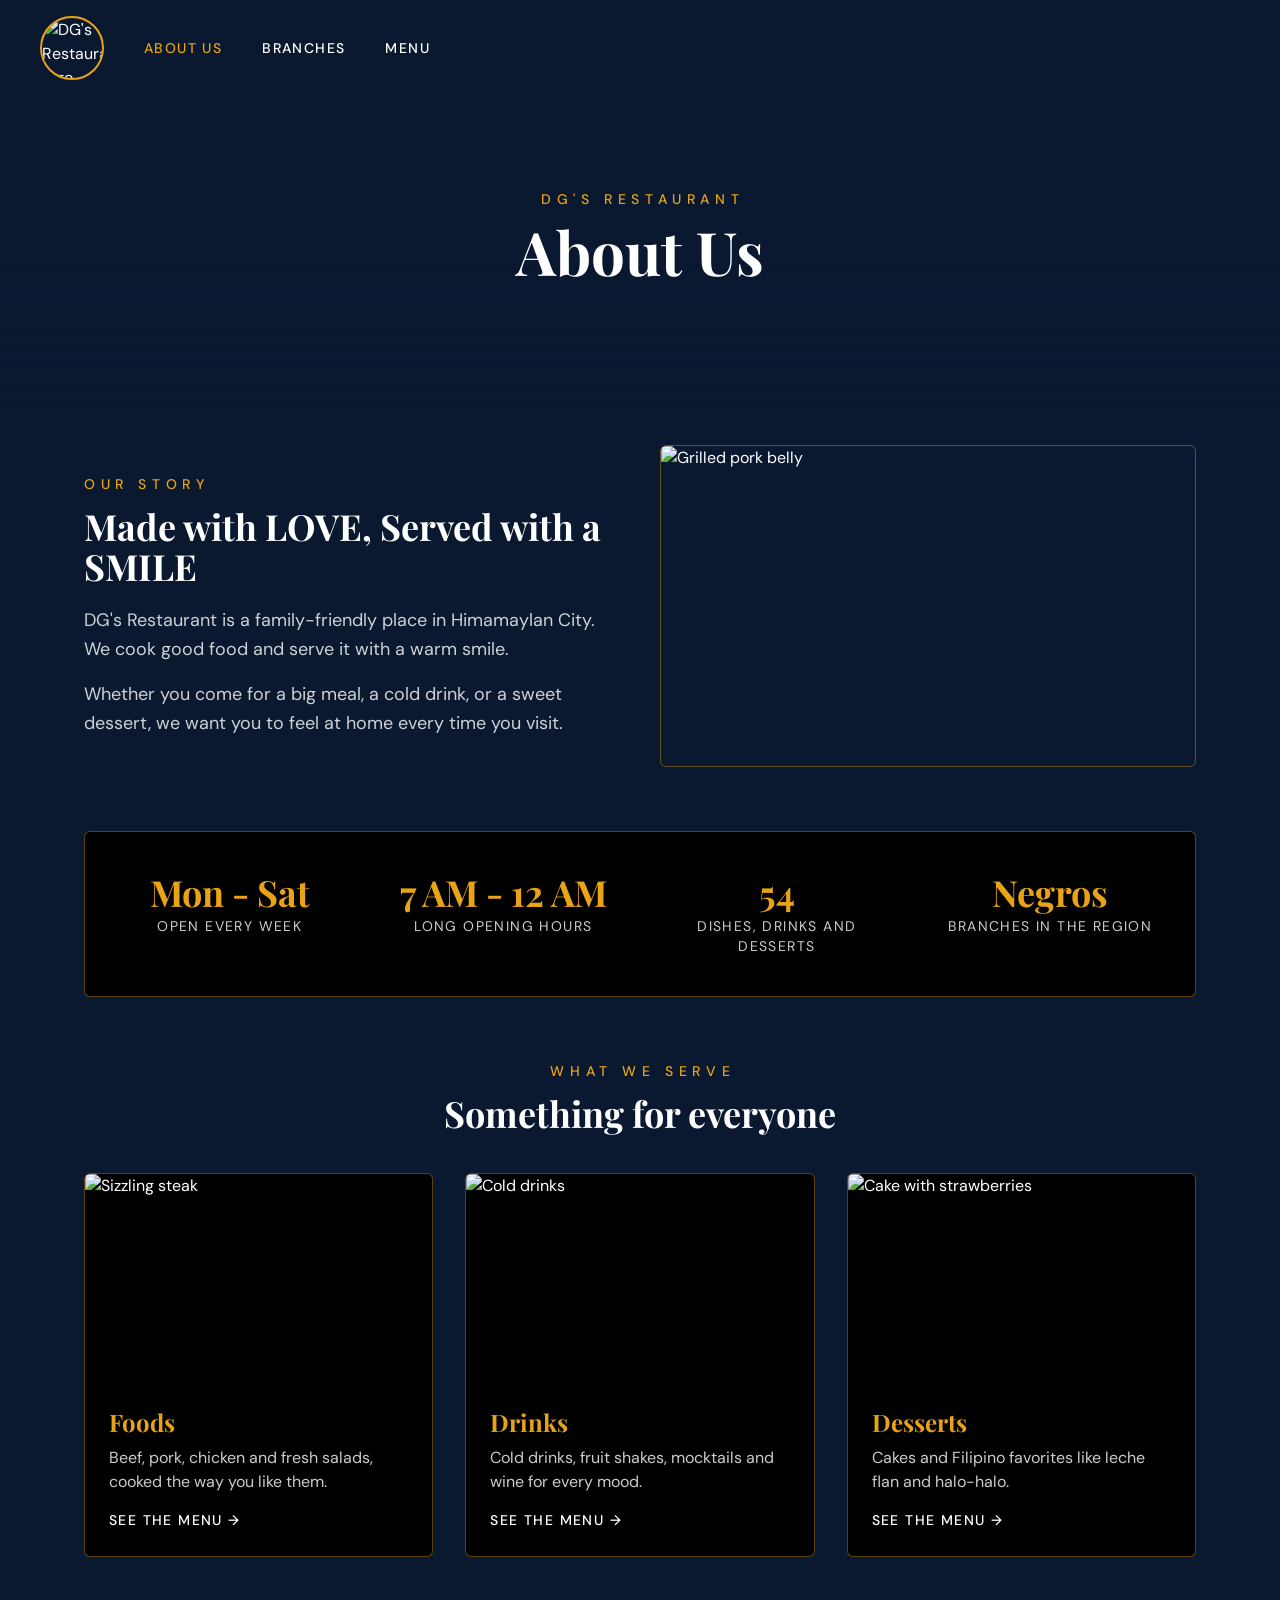
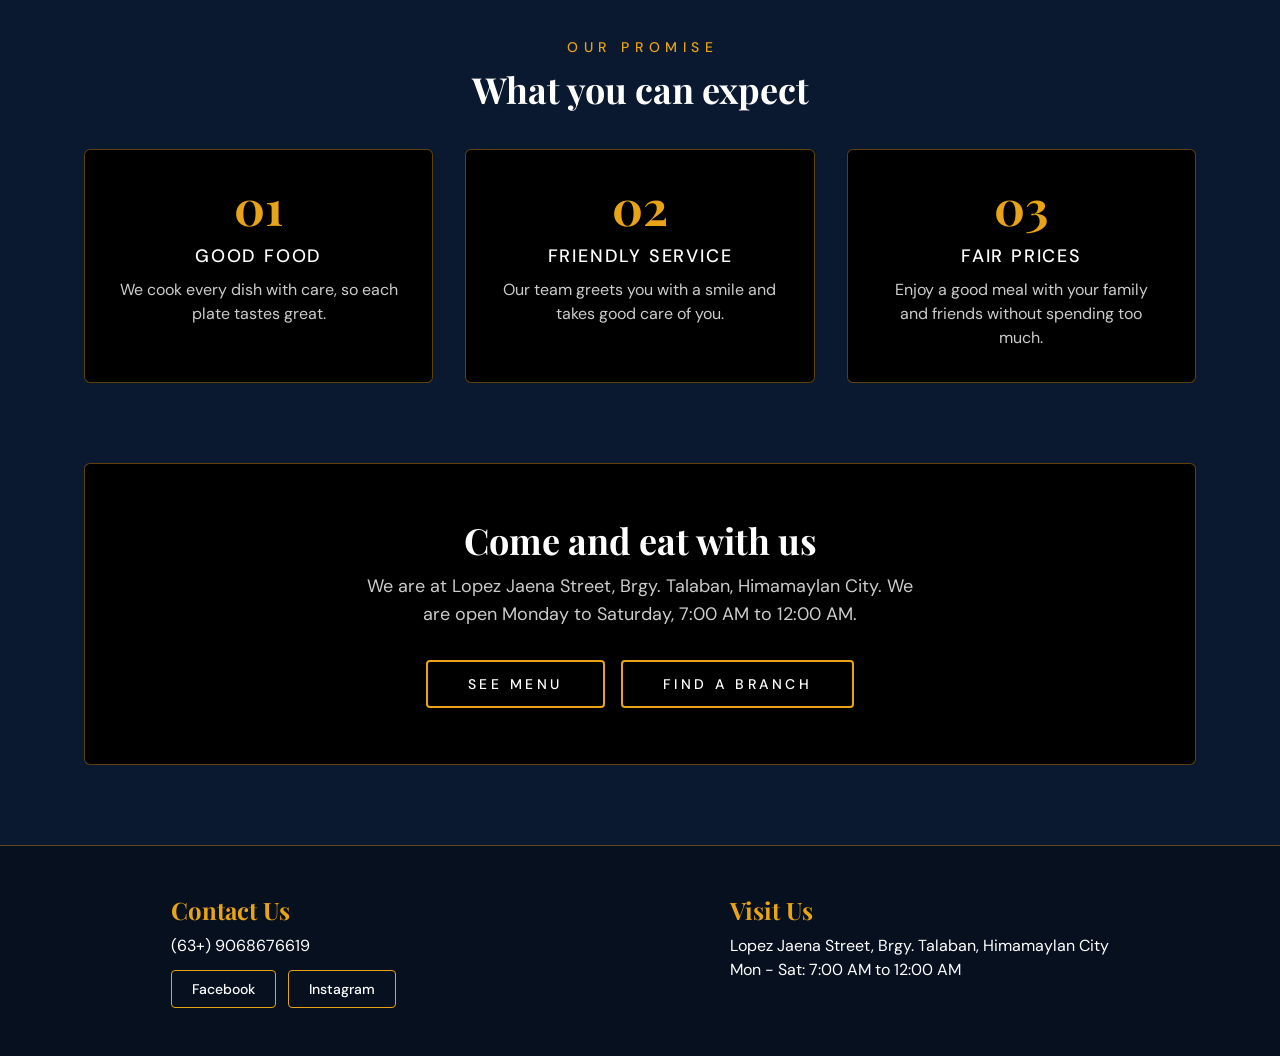
==== about.html @ cd07a1dd "Add files via upload" ====
<!DOCTYPE html>
<html lang="en">
<head>
  <meta charset="UTF-8">
  <meta name="viewport" content="width=device-width, initial-scale=1.0">
  <title>DG'S RESTAURANT</title>
  <link href="https://fonts.googleapis.com/css2?family=DM+Sans:wght@400;500&family=Playfair+Display:wght@500;700&display=swap" rel="stylesheet">
  <link rel="stylesheet" href="about.css">
</head>
<body>

  <header class="top-bar">
    <div class="top-bar-left">
      <a href="home.html">
        <img src="https://encrypted-tbn0.gstatic.com/images?q=tbn:ANd9GcT49MUAtyVv0DbccQaw7QUYANTXtJUIivwymSep_3dp9g&s=10" alt="DG's Restaurant logo" class="logo">
      </a>

      <nav class="top-nav">
        <a href="about.html" class="active">About Us</a>
        <a href="branches.html">Branches</a>
        <a href="menu.html">Menu</a>
      </nav>
    </div>
  </header>

  <section class="banner">
    <div class="banner-bg"></div>
    <div class="banner-text">
      <p class="banner-label">DG'S RESTAURANT</p>
      <h1 class="banner-title">About Us</h1>
    </div>
  </section>

  <main class="about-main">
    <section class="story">
      <div>
        <p class="section-label">Our Story</p>
        <h2 class="section-title story-title">Made with LOVE, Served with a SMILE</h2>
        <p class="story-text">DG's Restaurant is a family-friendly place in Himamaylan City. We cook good food and serve it with a warm smile.</p>
        <p class="story-text">Whether you come for a big meal, a cold drink, or a sweet dessert, we want you to feel at home every time you visit.</p>
      </div>
      <div class="story-img">
        <img src="https://yummykitchentv.com/wp-content/uploads/2022/03/inihaw-na-liempo-recipe.jpg" alt="Grilled pork belly">
      </div>
    </section>

    <section class="stats">
      <div>
        <p class="stat-big">Mon - Sat</p>
        <p class="stat-small">Open every week</p>
      </div>
      <div>
        <p class="stat-big">7 AM - 12 AM</p>
        <p class="stat-small">Long opening hours</p>
      </div>
      <div>
        <p class="stat-big">54</p>
        <p class="stat-small">Dishes, drinks and desserts</p>
      </div>
      <div>
        <p class="stat-big">Negros</p>
        <p class="stat-small">Branches in the region</p>
      </div>
    </section>

    <section>
      <div class="section-head">
        <p class="section-label centered">What We Serve</p>
        <h2 class="section-title">Something for everyone</h2>
      </div>
      <div class="card-grid">
        <a href="menu.html" class="serve-card">
          <div class="serve-img">
            <img src="https://media.istockphoto.com/id/520421898/photo/beef-steaks-on-the-grill.jpg?s=612x612&w=0&k=20&c=x66gAivz2_zG-E-I963_VwySZQrNHXjD2Q0PW3NXeL4=" alt="Sizzling steak">
          </div>
          <div class="serve-body">
            <h3 class="serve-title">Foods</h3>
            <p class="card-text">Beef, pork, chicken and fresh salads, cooked the way you like them.</p>
            <span class="serve-link">See the menu &rarr;</span>
          </div>
        </a>
        <a href="menu.html" class="serve-card">
          <div class="serve-img">
            <img src="https://www.suziethefoodie.com/wp-content/uploads/2025/10/cucumber-juice-recipes.png" alt="Cold drinks">
          </div>
          <div class="serve-body">
            <h3 class="serve-title">Drinks</h3>
            <p class="card-text">Cold drinks, fruit shakes, mocktails and wine for every mood.</p>
            <span class="serve-link">See the menu &rarr;</span>
          </div>
        </a>
        <a href="menu.html" class="serve-card">
          <div class="serve-img">
            <img src="https://images.food52.com/hCMCcgnrNaS51pbWEJUbEXkrLVo=/60a6e4b8-2765-4480-88f3-f96f73107941--2022-0607_angel-food-cake-with-strawberries-and-whipped-cream_seo_3x2_mj-kroeger-067.jpg" alt="Cake with strawberries">
          </div>
          <div class="serve-body">
            <h3 class="serve-title">Desserts</h3>
            <p class="card-text">Cakes and Filipino favorites like leche flan and halo-halo.</p>
            <span class="serve-link">See the menu &rarr;</span>
          </div>
        </a>
      </div>
    </section>

    <section class="promise">
      <div class="section-head">
        <p class="section-label centered">Our Promise</p>
        <h2 class="section-title">What you can expect</h2>
      </div>
      <div class="card-grid">
        <div class="promise-card">
          <p class="promise-number">01</p>
          <h3 class="promise-title">Good Food</h3>
          <p class="card-text">We cook every dish with care, so each plate tastes great.</p>
        </div>
        <div class="promise-card">
          <p class="promise-number">02</p>
          <h3 class="promise-title">Friendly Service</h3>
          <p class="card-text">Our team greets you with a smile and takes good care of you.</p>
        </div>
        <div class="promise-card">
          <p class="promise-number">03</p>
          <h3 class="promise-title">Fair Prices</h3>
          <p class="card-text">Enjoy a good meal with your family and friends without spending too much.</p>
        </div>
      </div>
    </section>

    <section class="cta">
      <h2 class="section-title cta-title">Come and eat with us</h2>
      <p class="cta-text">We are at Lopez Jaena Street, Brgy. Talaban, Himamaylan City. We are open Monday to Saturday, 7:00 AM to 12:00 AM.</p>
      <div class="cta-buttons">
        <a href="menu.html" class="cta-btn">See Menu</a>
        <a href="branches.html" class="cta-btn">Find a Branch</a>
      </div>
    </section>
  </main>

  <footer class="footer">
    <div>
      <h2 class="footer-title">Contact Us</h2>
      <p class="footer-text">(63+) 9068676619</p>
      <div class="footer-links">
        <a href="https://www.facebook.com/share/17qxEoa7Ds/" class="footer-btn">Facebook</a>
        <a href="#" class="footer-btn">Instagram</a>
      </div>
    </div>

    <div>
      <h2 class="footer-title">Visit Us</h2>
      <p class="footer-text">Lopez Jaena Street, Brgy. Talaban, Himamaylan City</p>
      <p>Mon - Sat: 7:00 AM to 12:00 AM</p>
    </div>
  </footer>

  <script type="module" src="tracker.js"></script>
</body>
</html>
---- about.css ----
* {
  box-sizing: border-box;
  margin: 0;
  padding: 0;
}

a {
  color: inherit;
  text-decoration: none;
}

img {
  display: block;
  max-width: 100%;
}

body {
  position: relative;
  display: flex;
  flex-direction: column;
  min-height: 100vh;
  overflow-x: hidden;
  background-color: #0A1930;
  color: white;
  font-family: "DM Sans", sans-serif;
  line-height: 1.5;
}

.top-bar {
  position: absolute;
  top: 0;
  left: 0;
  right: 0;
  z-index: 20;
  display: flex;
  align-items: center;
  justify-content: space-between;
  padding: 16px 20px;
}

.top-bar-left {
  display: flex;
  align-items: center;
  gap: 20px;
}

.logo {
  width: 48px;
  height: 48px;
  border: 2px solid #E8A317;
  border-radius: 50%;
  object-fit: contain;
}

.top-nav {
  display: flex;
  align-items: center;
  gap: 16px;
  font-size: 12px;
  line-height: 16px;
  font-weight: 500;
  text-transform: uppercase;
  letter-spacing: 0.1em;
}

.top-nav a {
  color: white;
  transition: color 0.3s;
}

.top-nav a:hover {
  color: #E8A317;
}

.top-nav a.active {
  color: #E8A317;
}

.banner {
  position: relative;
  display: flex;
  align-items: center;
  justify-content: center;
  height: 45vh;
  min-height: 320px;
  padding: 64px 20px 0;
  text-align: center;
}

.banner-bg {
  position: absolute;
  top: 0;
  right: 0;
  bottom: 0;
  left: 0;
  pointer-events: none;
  background-image: linear-gradient(rgba(10, 25, 48, 0.55), rgba(10, 25, 48, 0.55)), url('https://images.unsplash.com/photo-1682778418768-16081e4470a1?fm=jpg&q=60&w=3000&ixlib=rb-4.1.0&ixid=M3wxMjA3fDB8MHxzZWFyY2h8Mnx8cmVzdGF1cmFudCUyMGJhY2tncm91bmR8ZW58MHx8MHx8fDA%3D');
  background-size: cover;
  background-position: center;
  -webkit-mask-image: linear-gradient(to bottom, black 0%, black 55%, transparent 100%);
  mask-image: linear-gradient(to bottom, black 0%, black 55%, transparent 100%);
}

.banner-text {
  position: relative;
  z-index: 10;
}

.banner-label {
  margin-bottom: 12px;
  padding-left: 0.4em;
  color: #E8A317;
  font-size: 12px;
  line-height: 16px;
  font-weight: 500;
  text-transform: uppercase;
  letter-spacing: 0.4em;
}

.banner-title {
  font-family: "Playfair Display", serif;
  font-size: 36px;
  line-height: 40px;
  font-weight: 700;
}

.about-main {
  position: relative;
  z-index: 10;
  flex: 1;
  width: 100%;
  max-width: 72rem;
  margin: 0 auto;
  padding: 40px 20px 80px;
}

.story {
  display: grid;
  align-items: center;
  gap: 40px;
}

.section-label {
  margin-bottom: 12px;
  color: #E8A317;
  font-size: 12px;
  line-height: 16px;
  font-weight: 500;
  text-transform: uppercase;
  letter-spacing: 0.4em;
}

.section-label.centered {
  padding-left: 0.4em;
}

.section-title {
  font-family: "Playfair Display", serif;
  font-size: 30px;
  line-height: 36px;
  font-weight: 700;
}

.story-title {
  margin-bottom: 20px;
}

.story-text {
  margin-bottom: 16px;
  color: rgba(255, 255, 255, 0.8);
  font-size: 18px;
  line-height: 1.625;
}

.story-text:last-child {
  margin-bottom: 0;
}

.story-img {
  overflow: hidden;
  border: 1px solid rgba(232, 163, 23, 0.4);
  border-radius: 6px;
}

.story-img img {
  width: 100%;
  height: 320px;
  object-fit: cover;
}

.stats {
  display: grid;
  grid-template-columns: repeat(2, minmax(0, 1fr));
  gap: 32px;
  margin: 64px 0;
  padding: 40px 24px;
  border: 1px solid rgba(232, 163, 23, 0.4);
  border-radius: 6px;
  background-color: black;
  text-align: center;
}

.stat-big {
  color: #E8A317;
  font-family: "Playfair Display", serif;
  font-size: 30px;
  line-height: 36px;
  font-weight: 700;
}

.stat-small {
  margin-top: 4px;
  color: rgba(255, 255, 255, 0.8);
  font-size: 12px;
  line-height: 16px;
  text-transform: uppercase;
  letter-spacing: 0.1em;
}

.section-head {
  margin-bottom: 40px;
  text-align: center;
}

.card-grid {
  display: grid;
  gap: 32px;
}

.card-text {
  color: rgba(255, 255, 255, 0.8);
}

.serve-card {
  overflow: hidden;
  border: 1px solid rgba(232, 163, 23, 0.4);
  border-radius: 6px;
  background-color: black;
  transition: border-color 0.3s;
}

.serve-card:hover {
  border-color: #E8A317;
}

.serve-img {
  height: 208px;
  overflow: hidden;
}

.serve-img img {
  width: 100%;
  height: 100%;
  object-fit: cover;
  transition: transform 0.5s;
}

.serve-card:hover .serve-img img {
  transform: scale(1.05);
}

.serve-body {
  padding: 24px;
}

.serve-title {
  margin-bottom: 8px;
  color: #E8A317;
  font-family: "Playfair Display", serif;
  font-size: 24px;
  line-height: 32px;
  font-weight: 700;
}

.serve-link {
  display: inline-block;
  margin-top: 16px;
  color: white;
  font-size: 14px;
  line-height: 20px;
  font-weight: 500;
  text-transform: uppercase;
  letter-spacing: 0.1em;
  transition: color 0.3s;
}

.serve-card:hover .serve-link {
  color: #E8A317;
}

.promise {
  margin-top: 80px;
}

.promise-card {
  padding: 32px;
  border: 1px solid rgba(232, 163, 23, 0.4);
  border-radius: 6px;
  background-color: black;
  text-align: center;
}

.promise-number {
  margin-bottom: 12px;
  color: #E8A317;
  font-family: "Playfair Display", serif;
  font-size: 48px;
  line-height: 1;
  font-weight: 700;
}

.promise-title {
  margin-bottom: 8px;
  font-size: 18px;
  line-height: 28px;
  font-weight: 500;
  text-transform: uppercase;
  letter-spacing: 0.1em;
}

.cta {
  margin-top: 80px;
  padding: 56px 24px;
  border: 1px solid rgba(232, 163, 23, 0.4);
  border-radius: 6px;
  background-color: black;
  text-align: center;
}

.cta-title {
  margin-bottom: 12px;
}

.cta-text {
  max-width: 36rem;
  margin: 0 auto 32px;
  color: rgba(255, 255, 255, 0.8);
  font-size: 18px;
  line-height: 28px;
}

.cta-buttons {
  display: flex;
  flex-wrap: wrap;
  justify-content: center;
  gap: 16px;
}

.cta-btn {
  display: inline-block;
  padding: 12px 40px;
  border: 2px solid #E8A317;
  border-radius: 4px;
  color: white;
  font-size: 14px;
  line-height: 20px;
  font-weight: 500;
  text-transform: uppercase;
  letter-spacing: 0.25em;
  transition: all 0.3s;
}

.cta-btn:hover {
  background-color: #E8A317;
  color: #0A1930;
  box-shadow: 0 0 25px rgba(232, 163, 23, 0.5);
}

.footer {
  position: relative;
  z-index: 10;
  display: flex;
  flex-direction: column;
  flex-wrap: wrap;
  align-items: center;
  justify-content: space-around;
  gap: 32px;
  width: 100%;
  padding: 48px 20px;
  border-top: 1px solid rgba(232, 163, 23, 0.4);
  background-color: #06101F;
  text-align: center;
}

.footer-title {
  color: #E8A317;
  font-family: "Playfair Display", serif;
  font-size: 24px;
  font-weight: 700;
  line-height: 2rem;
}

.footer-text {
  margin-top: 8px;
}

.footer-links {
  display: flex;
  flex-wrap: wrap;
  justify-content: center;
  gap: 12px;
}

.footer-btn {
  display: inline-block;
  margin-top: 12px;
  padding: 8px 20px;
  border: 1px solid #E8A317;
  border-radius: 4px;
  color: white;
  font-size: 14px;
  line-height: 20px;
  font-weight: 500;
  transition: all 0.3s;
}

.footer-btn:hover {
  background-color: #E8A317;
  color: #0A1930;
}

@media (min-width: 640px) {
  .top-bar {
    padding: 16px 40px;
  }

  .logo {
    width: 64px;
    height: 64px;
  }

  .top-bar-left {
    gap: 40px;
  }

  .top-nav {
    gap: 40px;
    font-size: 14px;
    line-height: 20px;
  }

  .banner-label {
    font-size: 14px;
    line-height: 20px;
  }

  .banner-title {
    font-size: 60px;
    line-height: 1;
  }

  .section-label {
    font-size: 14px;
    line-height: 20px;
  }

  .section-title {
    font-size: 36px;
    line-height: 40px;
  }

  .stat-big {
    font-size: 36px;
    line-height: 40px;
  }

  .stat-small {
    font-size: 14px;
    line-height: 20px;
  }
}

@media (min-width: 768px) {
  .story {
    grid-template-columns: repeat(2, minmax(0, 1fr));
  }

  .stats {
    grid-template-columns: repeat(4, minmax(0, 1fr));
  }

  .card-grid {
    grid-template-columns: repeat(3, minmax(0, 1fr));
  }

  .footer {
    flex-direction: row;
    align-items: flex-start;
    text-align: left;
  }

  .footer-links {
    justify-content: flex-start;
  }
}
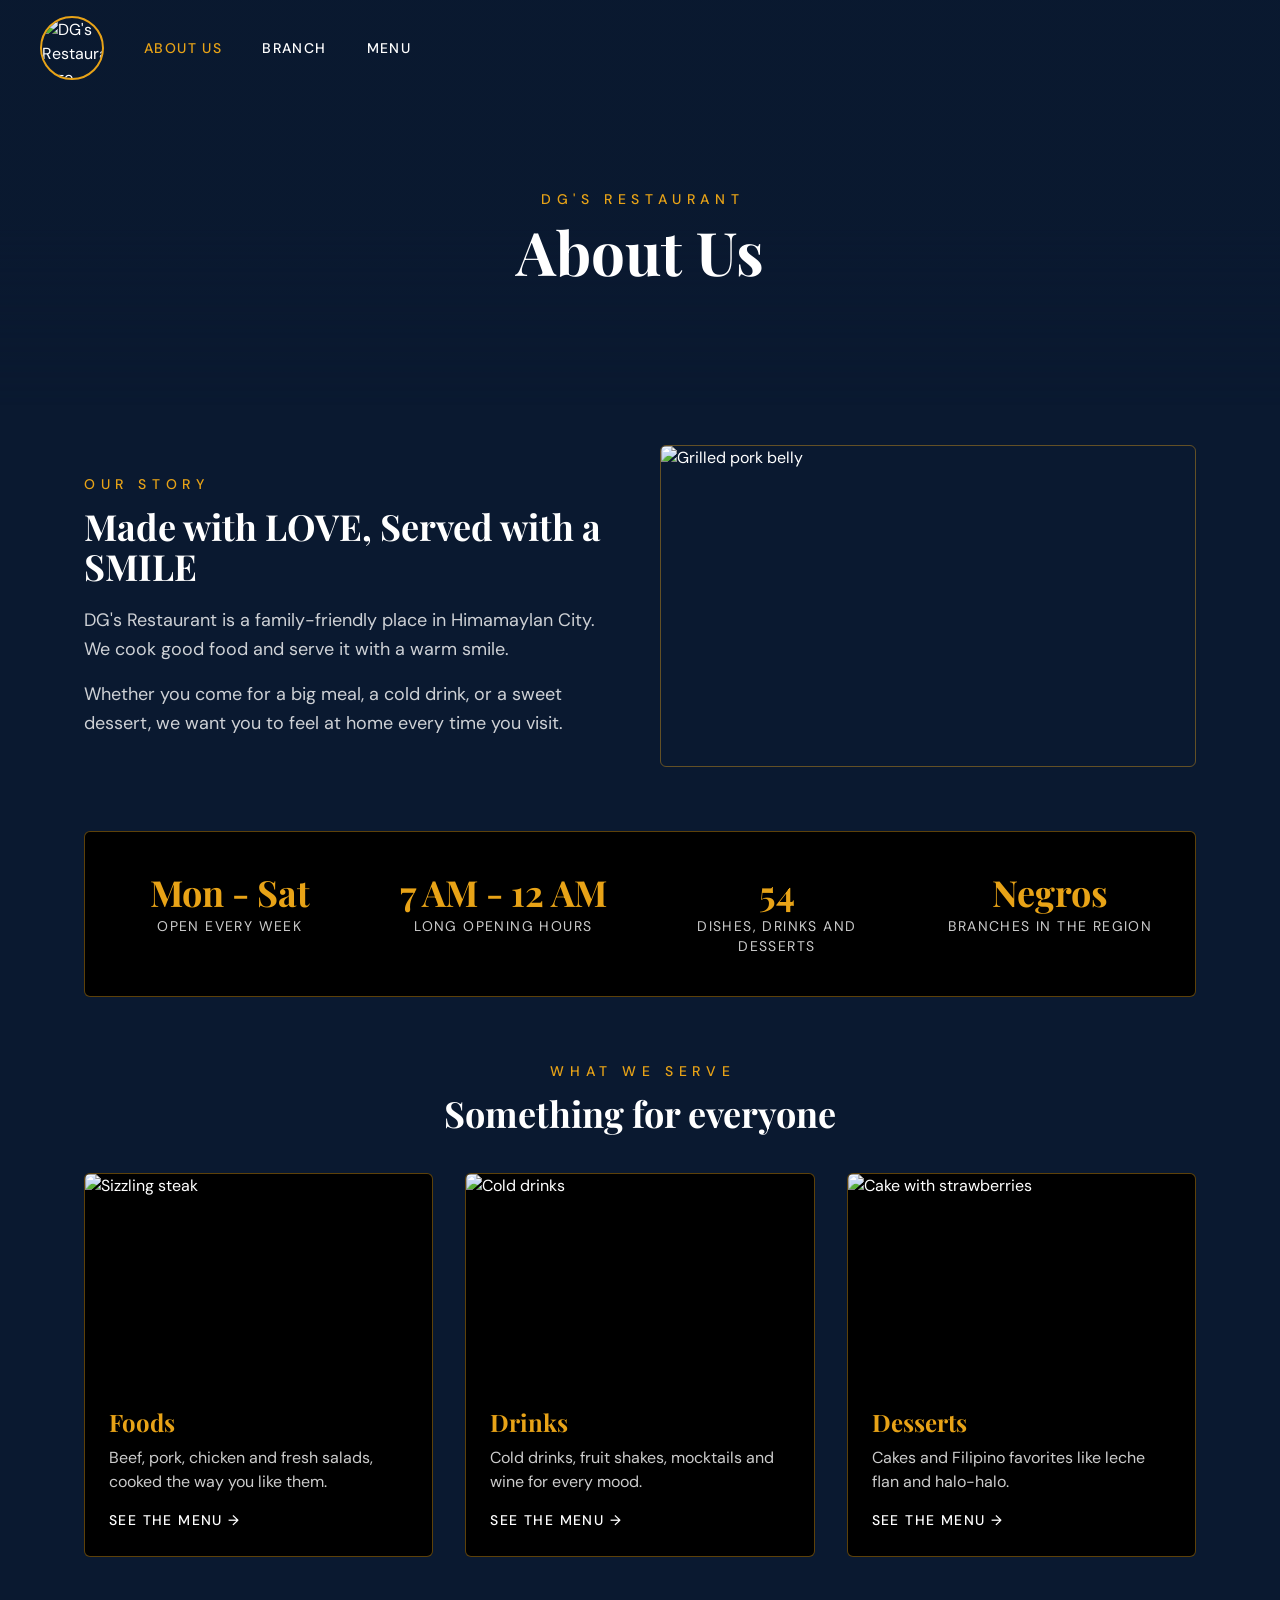
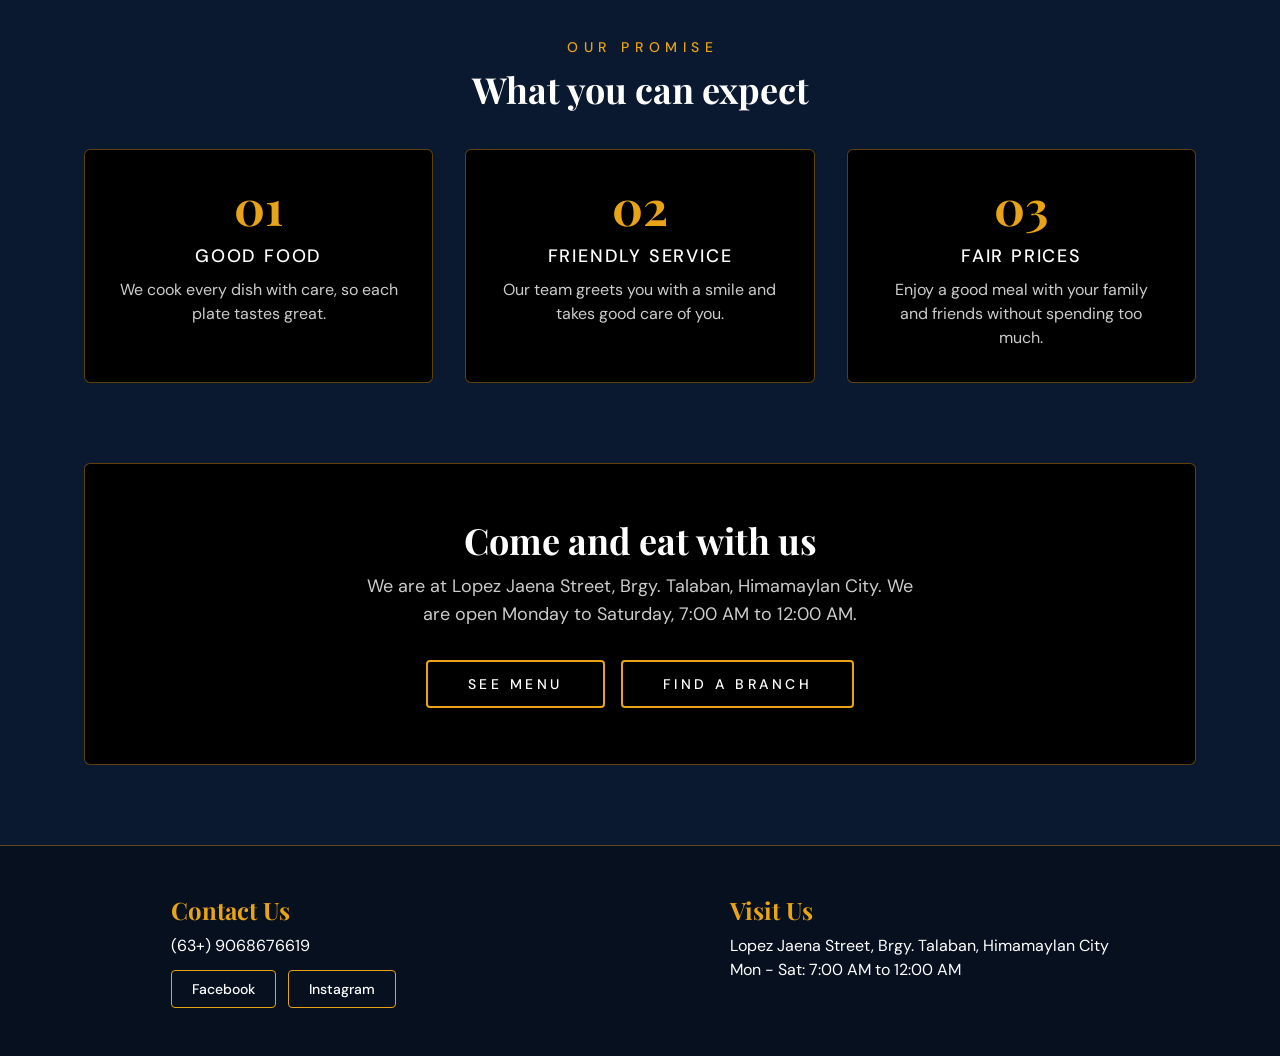
==== commit 8f39a02f: "Update about.html" ====
--- a/about.html
+++ b/about.html
@@ -17,7 +17,7 @@
 
       <nav class="top-nav">
         <a href="about.html" class="active">About Us</a>
-        <a href="branches.html">Branches</a>
+        <a href="branches.html">Branch</a>
         <a href="menu.html">Menu</a>
       </nav>
     </div>
@@ -155,4 +155,4 @@
 
   <script type="module" src="tracker.js"></script>
 </body>
-</html>+</html>
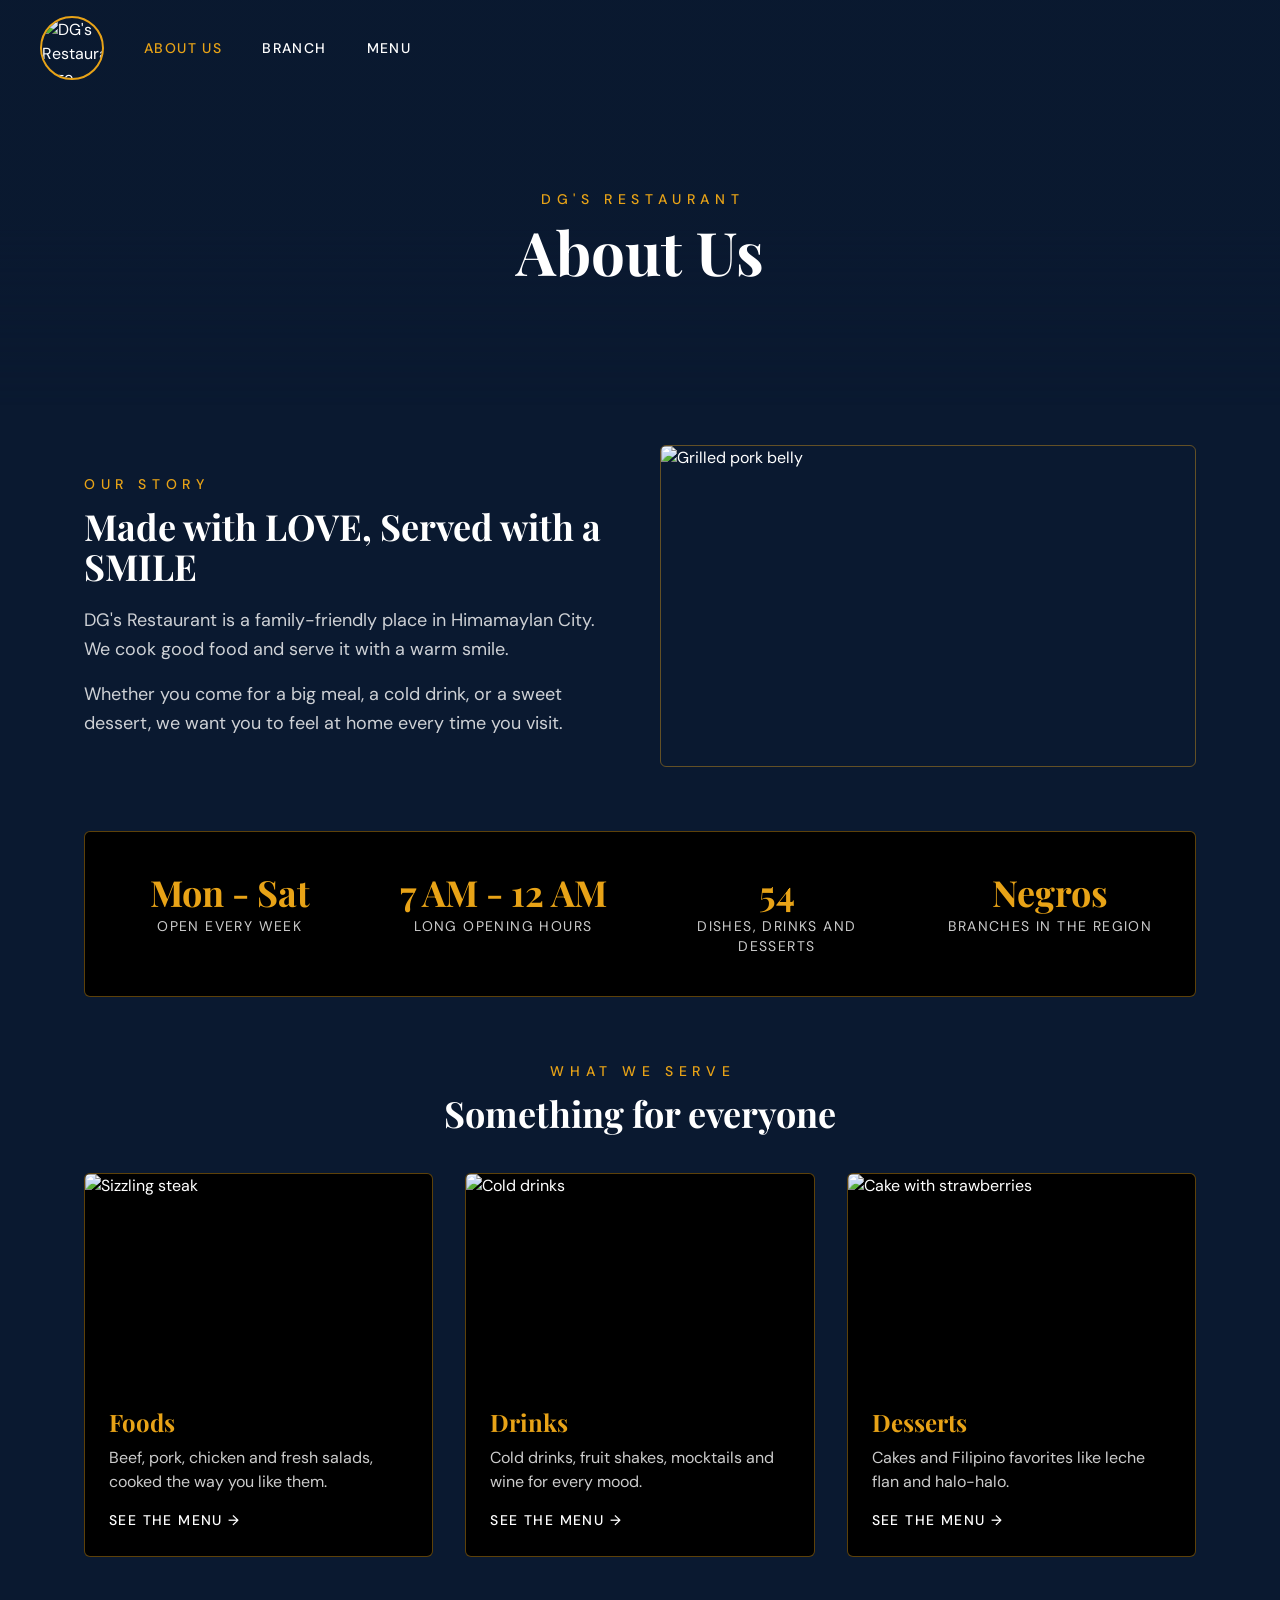
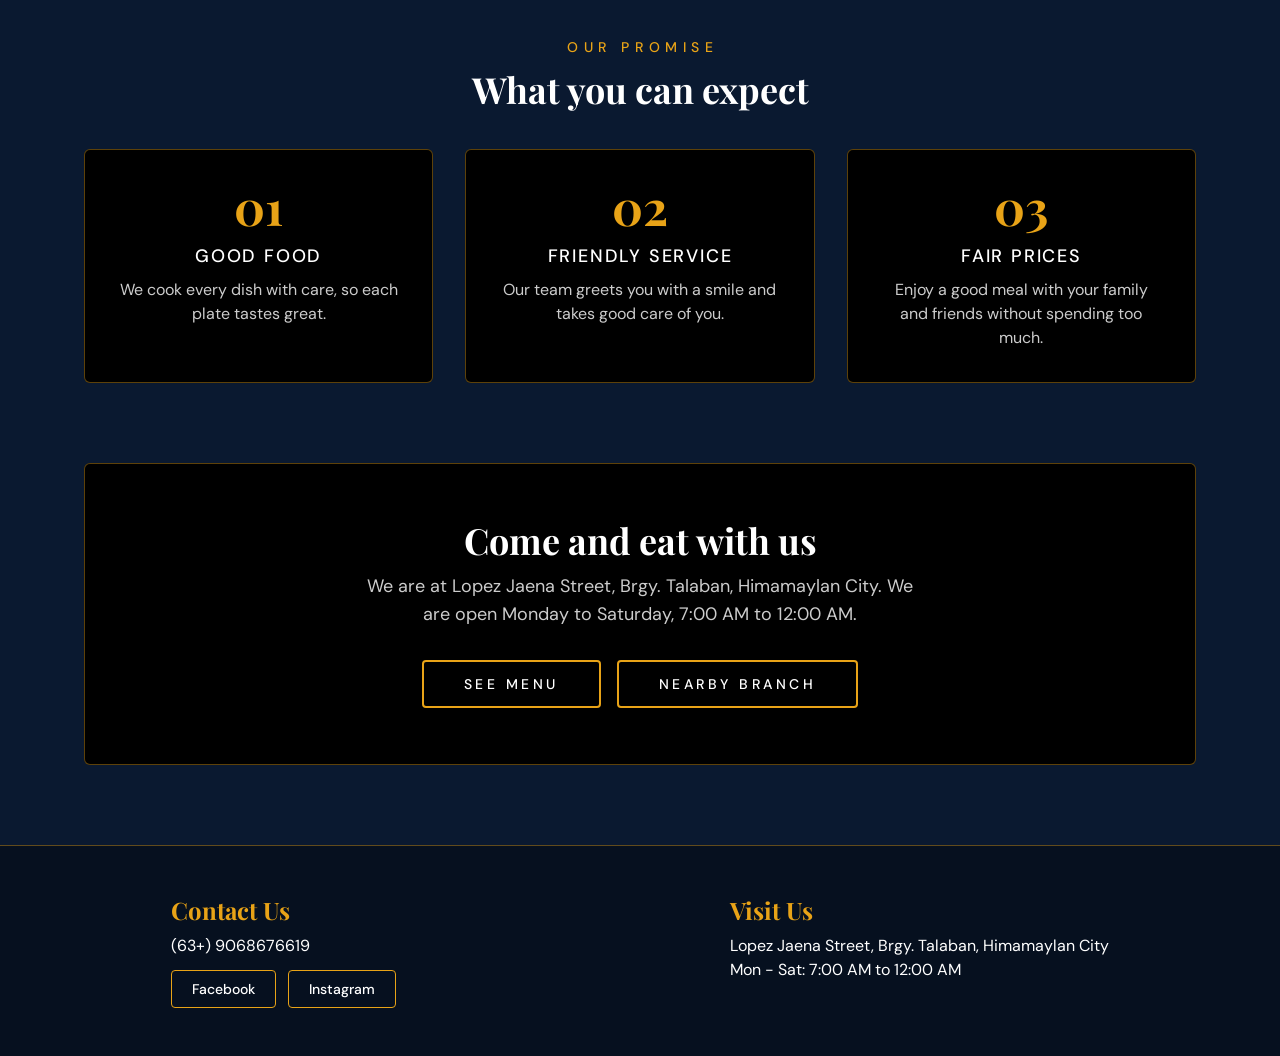
==== commit ac2e43a0: "Update about.html" ====
--- a/about.html
+++ b/about.html
@@ -131,7 +131,7 @@
       <p class="cta-text">We are at Lopez Jaena Street, Brgy. Talaban, Himamaylan City. We are open Monday to Saturday, 7:00 AM to 12:00 AM.</p>
       <div class="cta-buttons">
         <a href="menu.html" class="cta-btn">See Menu</a>
-        <a href="branches.html" class="cta-btn">Find a Branch</a>
+        <a href="branches.html" class="cta-btn">Nearby Branch</a>
       </div>
     </section>
   </main>
